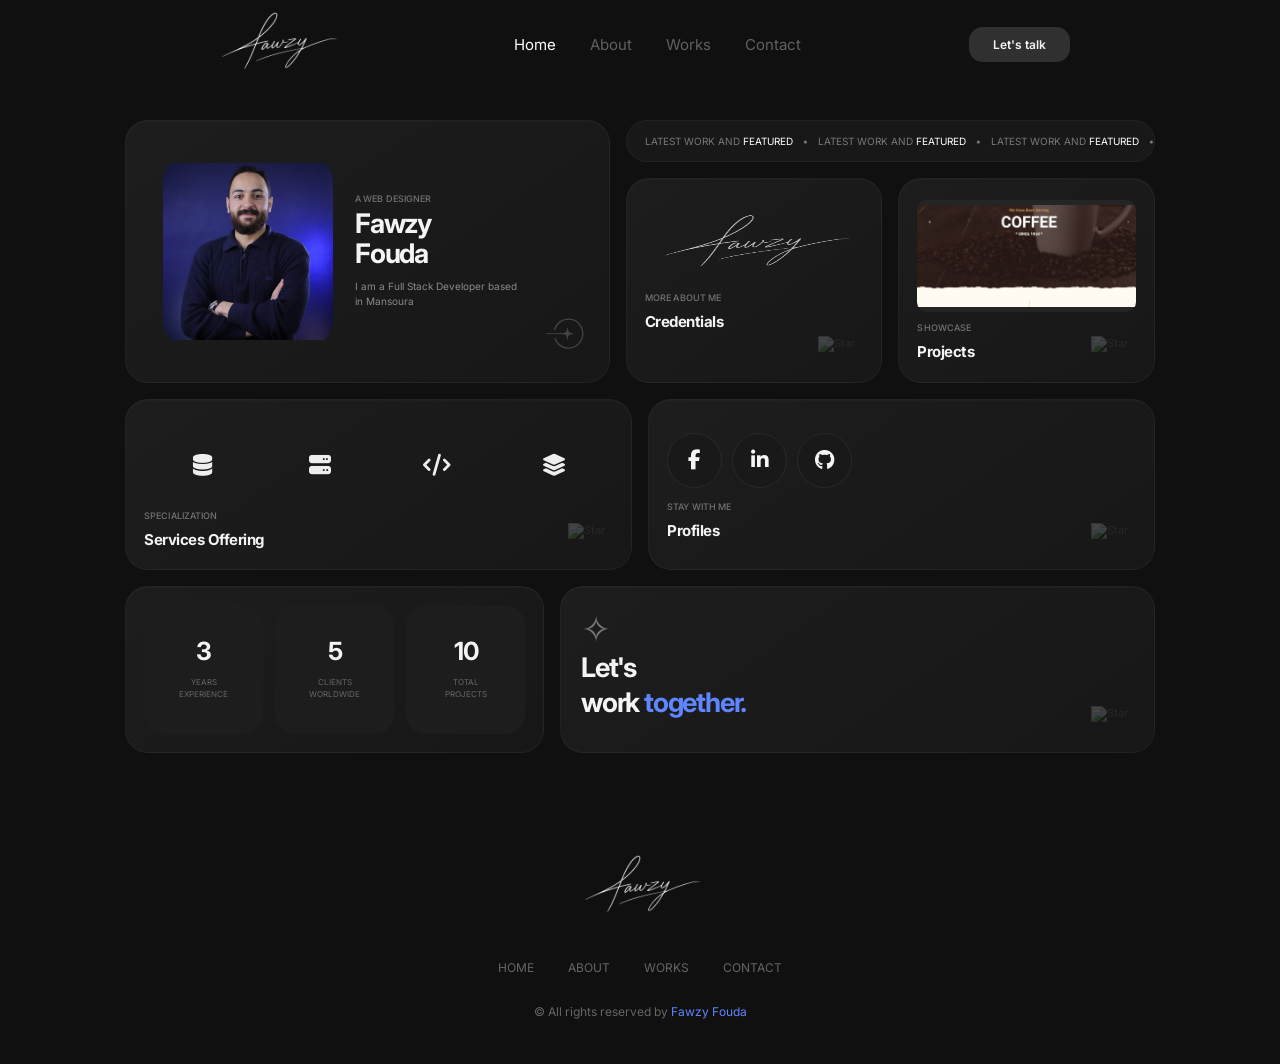
==== index.html @ caae5189 ".." ====
<!DOCTYPE html>
<html lang="en">
<head>
  <meta charset="UTF-8" />
  <meta name="viewport" content="width=device-width, initial-scale=1.0" />
  <title>GridX — Portfolio</title>

  <!-- Google Font -->
  <link rel="preconnect" href="https://fonts.googleapis.com">
  <link rel="preconnect" href="https://fonts.gstatic.com" crossorigin>
  <link href="https://fonts.googleapis.com/css2?family=Inter:wght@400;500;600;700&display=swap" rel="stylesheet">

  <!-- Icons: replace/add your preferred icon library if needed -->
  <link rel="stylesheet" href="https://cdnjs.cloudflare.com/ajax/libs/font-awesome/6.7.2/css/all.min.css">

  <link rel="stylesheet" href="style.css" />
</head>
<body>

  <!-- ================= HEADER ================= -->
  <header class="header">
    <a href="index.html" class="logo"><img src="assets/signature.png" alt=""></a>

    <nav class="nav">
      <a class="active" href="index.html">Home</a>
      <a href="about.html">About</a>
      <a href="works.html">Works</a>
      <a href="contact.html">Contact</a>
    </nav>

    <a href="contact.html" class="talk-btn">Let's talk</a>

    <button class="menu-btn" aria-label="Open menu">
      <i class="fa-solid fa-bars"></i>
    </button>
  </header>

  <!-- ================= MAIN ================= -->
  <main class="container">

    <!-- Top row -->
    <section class="grid top-grid">

      <!-- Hero -->
      <a href="about.html" class="card hero-card">
        <div class="hero-image image-placeholder">
          <!-- Replace this src with your profile image -->
          <img src="assets/peraonal1.png" alt="Profile image">
        </div>

        <div class="hero-content">
          <span class="eyebrow">A WEB DESIGNER</span>
          <h1>Fawzy<br>Fouda</h1>
          <p>I am a Full Stack Developer based<br>in Mansoura</p>
        </div>

        <span class="circle-arrow"><img decoding="async" src="/assets/icon.svg" alt="Star"></span>
      </a>

      <!-- Featured ticker + credentials -->
      <div class="right-top">
        <div class="ticker">
          <div class="ticker-track">
            <span>LATEST WORK AND <span>FEATURED</span></span>
            <b>•</b>
            <span>LATEST WORK AND <span>FEATURED</span></span>
            <b>•</b>
            <span>LATEST WORK AND <span>FEATURED</span></span>
            <b>•</b>
          </div>
        </div>

        <div class="mini-grid">
          <a href="about.html" class="card mini-card">
            <div class="signature-placeholder"><img src="assets/signature.png" alt="signature.png"></div>
            <span class="eyebrow">MORE ABOUT ME</span>
            <h2>Credentials</h2>
            <span class="circle-arrow"><img decoding="async" src="https://wpriverthemes.com/gridx/wp-content/themes/gridx/assets/images/icon.svg" alt="Star"></span>
          </a>

          <a href="works.html" class="card mini-card">
            <div class="work-image image-placeholder">  
              <!-- Replace this src with your work preview -->
              <img src="assets/p1.PNG" alt="Work preview">
            </div>
            <span class="eyebrow">SHOWCASE</span>
            <h2>Projects</h2>
            <span class="circle-arrow"><img decoding="async" src="https://wpriverthemes.com/gridx/wp-content/themes/gridx/assets/images/icon.svg" alt="Star"></span>
          </a>
        </div>
      </div>
    </section>

    <!-- Middle row -->
    <section class="grid middle-grid">

      <a href="services.html" class="card services-card">
        <div class="service-icons">
          <span><i class="fa-solid fa-database"></i></span>
          <span><i class="fa-solid fa-server"></i></span>
          <span><i class="fa-solid fa-code"></i></span>
          <span><i class="fa-solid fa-layer-group"></i></span>
        </div>
        <span class="eyebrow">SPECIALIZATION</span>
        <h2>Services Offering</h2>
        <span class="circle-arrow"><img decoding="async" src="https://wpriverthemes.com/gridx/wp-content/themes/gridx/assets/images/icon.svg" alt="Star"></span>
      </a>

      <div class="card profiles-card">
        <div class="social-box">
          <span><a href="https://www.facebook.com/fawzy.foda.3" target="_blank"><i class="fa-brands fa-facebook-f"></i></a></span>
          <span><a href="https://www.linkedin.com/in/fawzy-fouda-53b5b3207" target="_blank"><i class="fa-brands fa-linkedin-in"></i></a></span>
          <span><a href="https://github.com/FawzyFouda" target="_blank"><i class="fa-brands fa-github"></i></a></span>
        </div>
        <span class="eyebrow">STAY WITH ME</span>
        <h2>Profiles</h2>
        <span class="circle-arrow"><img decoding="async" src="https://wpriverthemes.com/gridx/wp-content/themes/gridx/assets/images/icon.svg" alt="Star"></span>
      </div>

    </section>

    <!-- Bottom row -->
    <section class="grid bottom-grid">

      <div class="card stats-card">
        <div class="stat">
          <strong>3</strong>
          <span>YEARS<br>EXPERIENCE</span>
        </div>
        <div class="stat">
          <strong>5</strong>
          <span>CLIENTS<br>WORLDWIDE</span>
        </div>
        <div class="stat">
          <strong>10</strong>
          <span>TOTAL<br>PROJECTS</span>
        </div>
      </div>

      <a href="contact.html" class="card cta-card">
        <div class="sparkle">✧</div>
        <h2>Let's<br>work <span>together.</span></h2>
        <span class="circle-arrow"><img decoding="async" src="https://wpriverthemes.com/gridx/wp-content/themes/gridx/assets/images/icon.svg" alt="Star"></span>
      </a>

    </section>
  </main>

  <!-- ================= FOOTER ================= -->
  <footer class="footer">
    <div class="footer-logo"><img src="assets/signature.png" alt="signature.png"></div>

    <nav class="footer-nav">
      <a href="index.html">HOME</a>
      <a href="about.html">ABOUT</a>
      <a href="works.html">WORKS</a>
      <a href="contact.html">CONTACT</a>
    </nav>

    <p>© All rights reserved by <span>Fawzy Fouda</span></p>
  </footer>

  <script src="script.js"></script>
</body>
</html>
---- style.css ----
* { margin: 0px; padding: 0px; box-sizing: border-box; }
:root { --bg: #101010; --card: #1a1a1a; --card-2: #181818; --border: rgba(255,255,255,.045); --text: #f4f4f4; --muted: #777; --blue: #5f86ff; }
html { scroll-behavior: smooth; }
body { background: var(--bg); color: var(--text); font-family: Inter, sans-serif; min-height: 100vh; }
a { color: inherit; text-decoration: none; }
.header {width: min(860px, 100% - 40px);height: 72px;margin: 8px auto 40px;display: flex;align-items: center;justify-content: space-between;}
.logo, .footer-logo {font-size: 25px;font-weight: 700;letter-spacing: -1.5px;width: 135px;}
.logo img{width:100%}
.nav { display: flex; align-items: center; gap: 34px; }
.nav a {color: rgb(96, 96, 96);font-size: 15px;transition: 0.25s;}
.nav a:hover, .nav a.active { color: rgb(255, 255, 255); }
.talk-btn { background: rgb(48, 48, 48); padding: 10px 24px; border-radius: 14px; font-size: 12px; font-weight: 600; transition: 0.25s; }
.talk-btn:hover { background: rgb(58, 58, 58); transform: translateY(-2px); }
.menu-btn { display: none; border: 0px; background: transparent; color: rgb(255, 255, 255); font-size: 20px; cursor: pointer; }
.container {width: min(1030px, 100% - 40px);margin: 0px auto;}
.grid { display: grid; gap: 16px; }
.top-grid {grid-template-columns: 1.42fr 1fr;margin-bottom: 16px;}
.card { position: relative; overflow: hidden; background: linear-gradient(145deg, rgb(29, 29, 29), rgb(23, 23, 23)); border: 1px solid var(--border); border-radius: 23px; box-shadow: rgba(255, 255, 255, 0.016) 0px 1px 0px inset; transition: transform 0.25s, border-color 0.25s; }
.card:hover {/* transform: translateY(-3px); */border-color: rgba(255, 255, 255, 0.1);}
.hero-card { min-height: 247px; padding: 37px; display: flex; align-items: center; gap: 22px; }
.image-placeholder {overflow: hidden;}
.hero-image {flex: 0 0 170px;overflow: hidden;width: 170px;height: 100%;border-radius: 23px;}
.image-placeholder img, .logo-placeholder img, .work-image img {width: 100%;height: 100%;object-fit: contain;display: block;}
.hero-content .eyebrow { margin-bottom: 5px; }
.eyebrow { display: block; color: rgb(115, 115, 115); font-size: 9px; font-weight: 500; letter-spacing: 0.1px; }
.hero-content h1 { font-size: 27px; line-height: 1.1; letter-spacing: -1.2px; margin-bottom: 10px; }
.hero-content p { color: rgb(138, 138, 138); font-size: 10px; line-height: 1.55; }
.circle-arrow { position: absolute; right: 23px; bottom: 30px; width: 40px; display: grid; place-items: center; color: rgb(102, 102, 102); font-size: 11px; }
.circle-arrow img { width: 100%; opacity: 0.2; transition: 0.3s; }
.services-card:hover .circle-arrow img, .profiles-card:hover .circle-arrow img, .hero-card:hover .circle-arrow img, .cta-card:hover .circle-arrow img{
  opacity: 1
}
.right-top { display: flex; flex-direction: column; gap: 16px; }
.ticker { height: 42px; border-radius: 23px; background: rgb(24, 24, 24); border: 1px solid var(--border); overflow: hidden; display: flex; align-items: center; white-space: nowrap; }
.ticker-track {display: flex;gap: 10px;padding-left: 18px;animation: 18s linear 0s infinite normal none running ticker;color: rgb(119, 119, 119);font-size: 10px;}
.ticker-track span span{
  color:#FFF
}
.ticker-track b { color: rgb(119, 119, 119); }
@keyframes ticker { 
  0% { transform: translateX(0px); }
  100% { transform: translateX(-30%); }
}
.mini-grid { display: grid; grid-template-columns: 1fr 1fr; gap: 16px; flex: 1 1 0%; }
.mini-card { min-height: 165px; padding: 21px 18px; }
.mini-card:hover .circle-arrow img { opacity: 1; }
.mini-card h2, .blog-card h2, .services-card h2, .profiles-card h2 { font-size: 15px; letter-spacing: -0.5px; margin-top: 9px; }
.signature-placeholder { height: 82px; display: grid; place-items: center; color: rgb(153, 153, 153); font-size: 17px; font-family: cursive; opacity: 0.75; margin-bottom: 10px; }
.signature-placeholder img { width: 100%; max-height: 100%; height: 82px; }
.work-image {width: 100%;height: 112px;margin-bottom: 10px;border-radius: 10px;background: rgb(37, 37, 37);}
.middle-grid { grid-template-columns: 0.72fr 0.72fr; margin-bottom: 16px; }
.services-card, .profiles-card { min-height: 155px; padding: 20px 18px; }
.logo-placeholder { width: 100%; height: 85px; display: grid; place-items: center; margin-bottom: 8px; }
.logo-placeholder img { width: 105px; height: 75px; object-fit: contain; opacity: 0; }
.logo-placeholder::after { content: "YOUR LOGO"; position: absolute; top: 38px; left: 50%; transform: translateX(-50%); font-size: 11px; color: rgb(85, 85, 85); }
.service-icons { height: 90px; display: flex; align-items: center; justify-content: space-around; color: rgb(238, 238, 238); }
.service-icons span { width: 29px; height: 29px; display: grid; place-items: center; font-size: 22px; }
.profiles-card {padding-top: 19px;cursor: pointer;}
.social-box { height: 82px; display: flex; align-items: center; gap: 10px; }
.social-box span { width: 55px; height: 55px; border-radius: 50%; border: 1px solid rgb(41, 41, 41); background: rgb(25, 25, 25); display: grid; place-items: center; font-size: 20px; cursor: pointer; }
.social-box span:hover { background: rgb(255, 255, 255); color: rgb(15, 15, 15); }
.social-box span a { width: 100%; display: flex; justify-content: center; }
.bottom-grid { grid-template-columns: 1fr 1.42fr; }
.stats-card { min-height: 155px; padding: 18px; display: grid; grid-template-columns: repeat(3, 1fr); gap: 12px; }
.stat { background: rgb(29, 29, 29); border-radius: 20px; display: flex; flex-direction: column; justify-content: center; align-items: center; text-align: center; }
.stat strong { font-size: 25px; line-height: 1; letter-spacing: -1px; margin-bottom: 12px; }
.stat span { color: rgb(102, 102, 102); font-size: 8px; line-height: 1.5; }
.cta-card { min-height: 155px; padding: 32px 20px; }
.sparkle { position: absolute; top: 24px; left: 20px; color: rgb(119, 119, 119); font-size: 36px; line-height: 1; }
.cta-card h2 { margin-top: 32px; font-size: 27px; line-height: 1.28; letter-spacing: -1.2px; }
.cta-card h2 span { color: var(--blue); }
.footer {width: min(860px, 100% - 40px);margin: 86px auto 45px;text-align: center;display: flex;flex-direction: column;align-items: center;}
.footer-logo {font-size: 25px;margin-bottom: 25px;width: 135px;}
.footer-logo img{width: 100%;}
.footer-nav { display: flex; justify-content: center; gap: 34px; margin-bottom: 29px; }
.footer-nav a, .footer p {font-size: 12px;color: rgb(101, 101, 101);}
.footer-nav a:hover{color:#FFF}
.footer p span { color: var(--blue); }
@media (max-width: 850px) {
  .header { margin-bottom: 25px; }
  .top-grid, .middle-grid, .bottom-grid { grid-template-columns: 1fr; }
  .hero-card { min-height: 220px; }
  .right-top { min-height: 350px; }
  .middle-grid .card { min-height: 170px; }
  .bottom-grid .card { min-height: 180px; }
}
@media (max-width: 600px) {
  .header { height: 65px; }
  .nav, .talk-btn { display: none; }
  .menu-btn { display: block; }
  .container, .header, .footer { width: min(100% - 24px, 500px); }
  .hero-card { padding: 24px; gap: 16px; }
  .hero-image { width: 125px; height: 125px; flex-basis: 125px; }
  .hero-content h1 { font-size: 23px; }
  .mini-grid { grid-template-columns: 1fr 1fr; }
  .stats-card { padding: 12px; gap: 8px; }
  .stat strong { font-size: 20px; }
  .cta-card h2 { font-size: 25px; }
  .footer { margin-top: 60px; }
}
@media (max-width: 400px) {
  .hero-card { align-items: flex-start; }
  .hero-image { width: 100px; height: 100px; flex-basis: 100px; }
  .hero-content h1 { font-size: 20px; }
  .mini-grid { grid-template-columns: 1fr; }
}
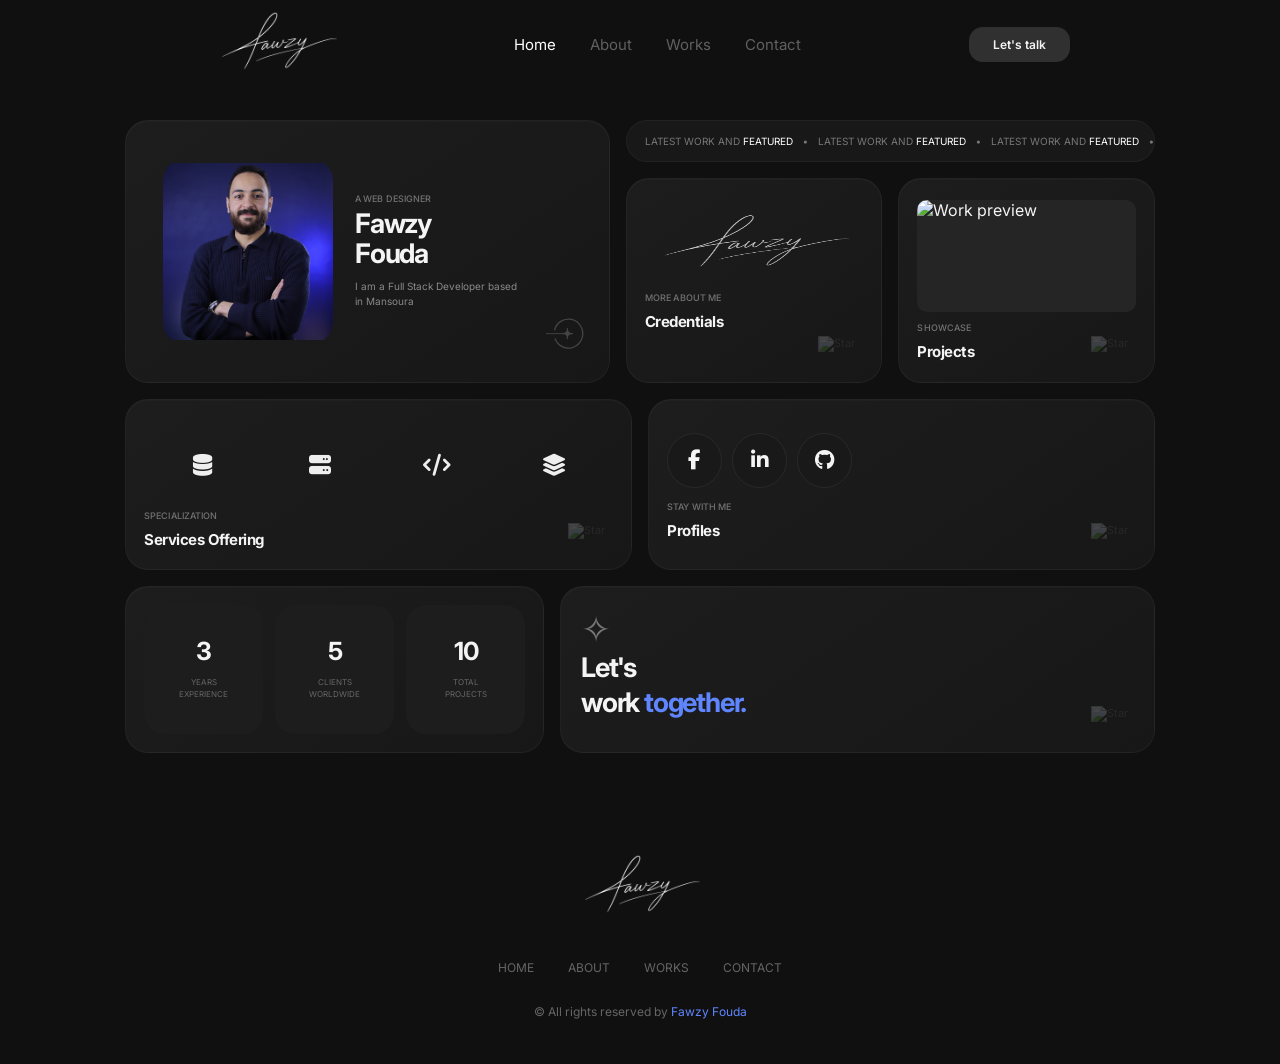
==== commit 29864a0d: ".." ====
--- a/index.html
+++ b/index.html
@@ -81,7 +81,7 @@
           <a href="works.html" class="card mini-card">
             <div class="work-image image-placeholder">  
               <!-- Replace this src with your work preview -->
-              <img src="assets/p1.PNG" alt="Work preview">
+              <img src="assets/p1.png" alt="Work preview">
             </div>
             <span class="eyebrow">SHOWCASE</span>
             <h2>Projects</h2>
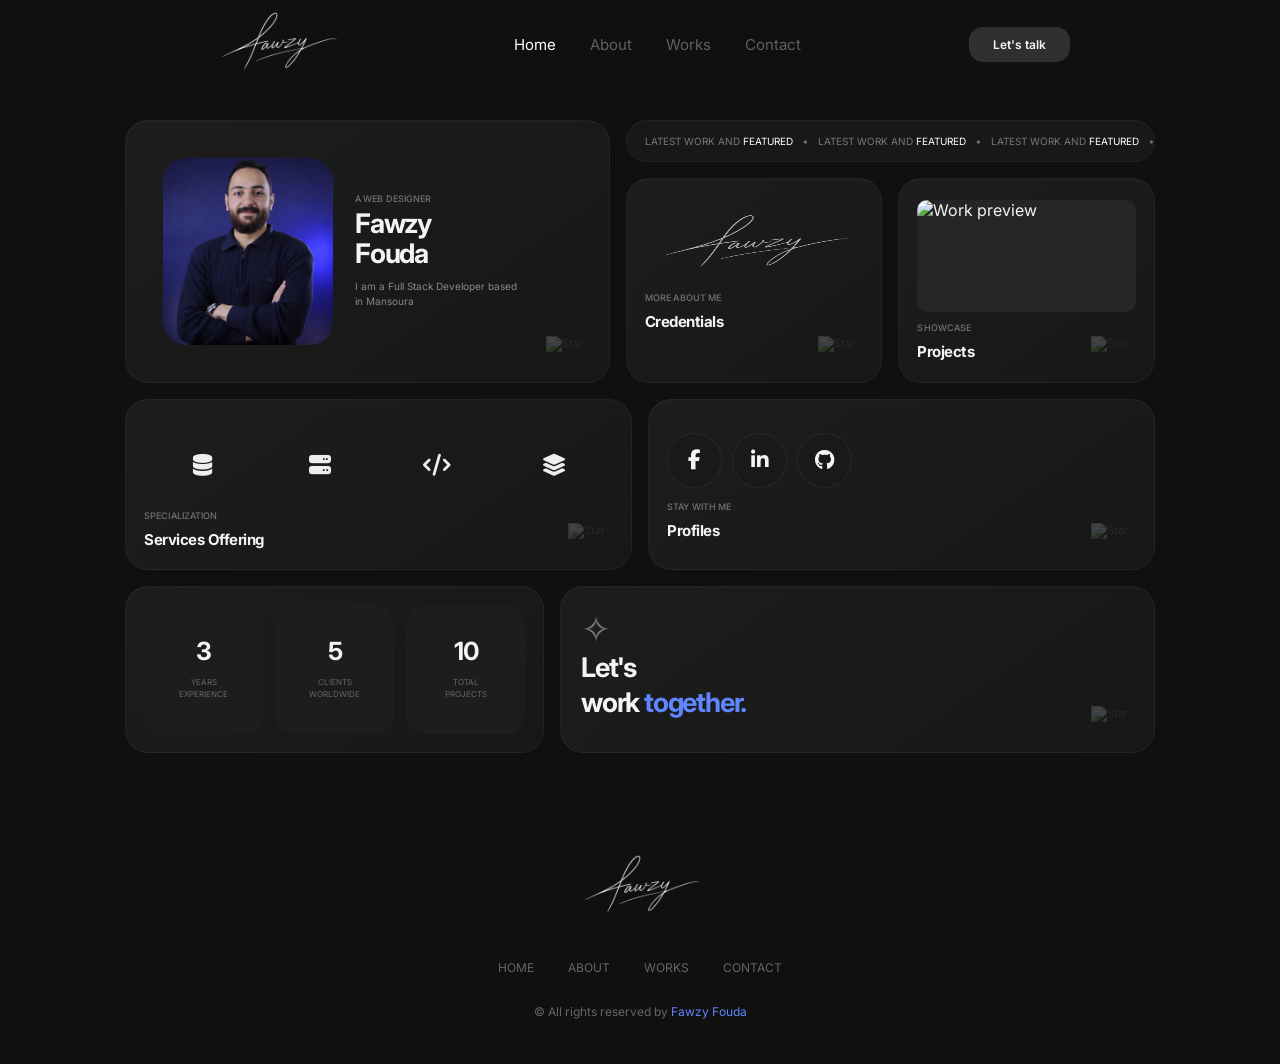
==== commit f277e7ce: ".." ====
--- a/index.html
+++ b/index.html
@@ -54,7 +54,7 @@
           <p>I am a Full Stack Developer based<br>in Mansoura</p>
         </div>
 
-        <span class="circle-arrow"><img decoding="async" src="/assets/icon.svg" alt="Star"></span>
+        <span class="circle-arrow"><img decoding="async" src="https://wpriverthemes.com/gridx/wp-content/themes/gridx/assets/images/icon.svg" alt="Star"></span>
       </a>
 
       <!-- Featured ticker + credentials -->
--- a/style.css
+++ b/style.css
@@ -20,7 +20,7 @@
 .hero-card { min-height: 247px; padding: 37px; display: flex; align-items: center; gap: 22px; }
 .image-placeholder {overflow: hidden;}
 .hero-image {flex: 0 0 170px;overflow: hidden;width: 170px;height: 100%;border-radius: 23px;}
-.image-placeholder img, .logo-placeholder img, .work-image img {width: 100%;height: 100%;object-fit: contain;display: block;}
+.image-placeholder img, .logo-placeholder img, .work-image img {width: 100%;height: 100%;object-fit: cover;display: block;}
 .hero-content .eyebrow { margin-bottom: 5px; }
 .eyebrow { display: block; color: rgb(115, 115, 115); font-size: 9px; font-weight: 500; letter-spacing: 0.1px; }
 .hero-content h1 { font-size: 27px; line-height: 1.1; letter-spacing: -1.2px; margin-bottom: 10px; }
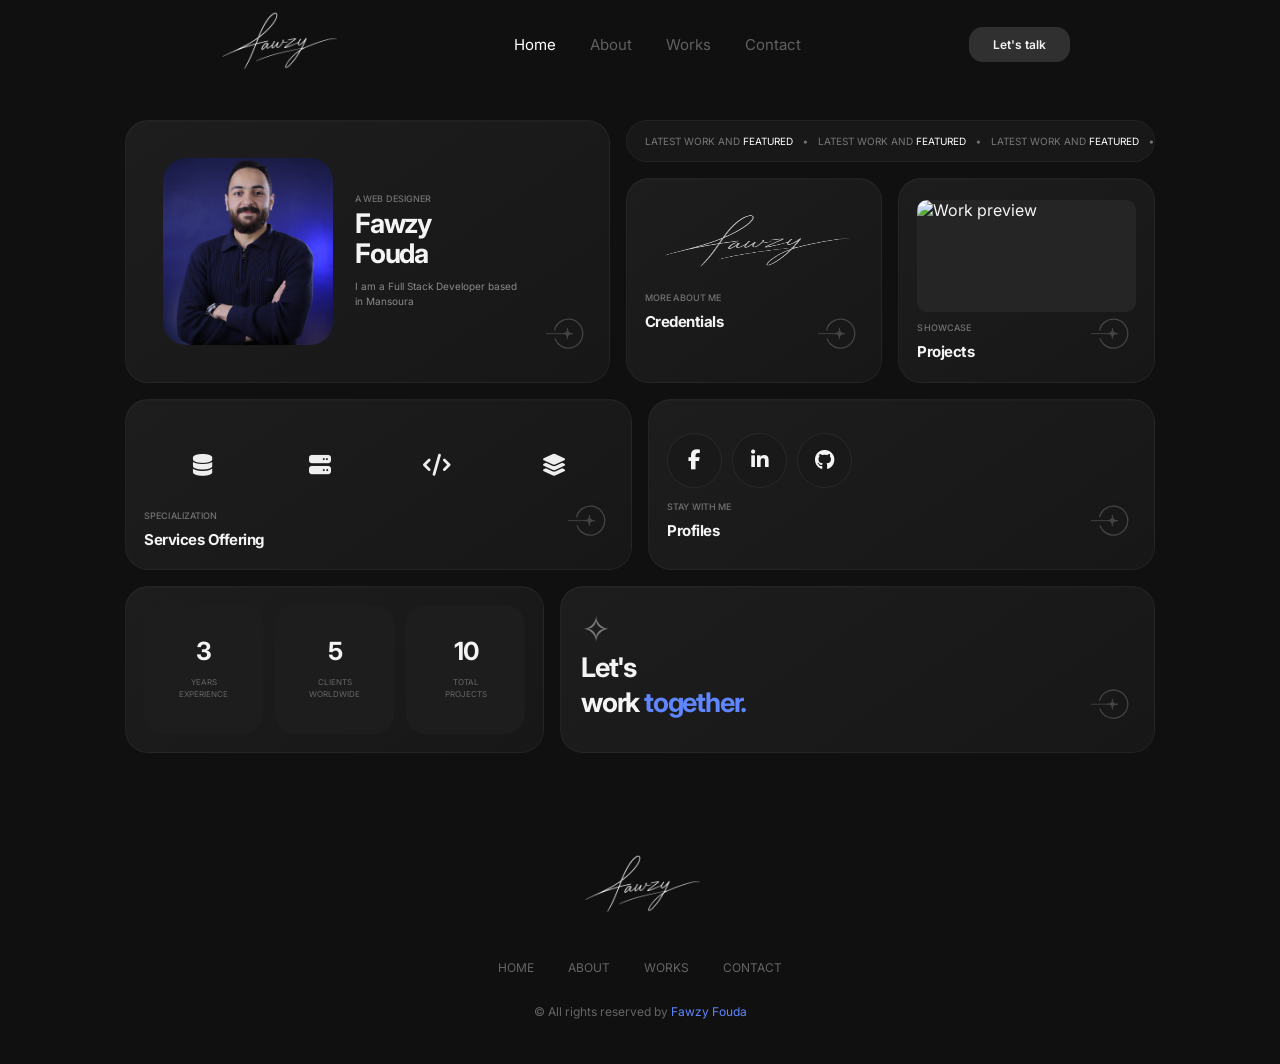
==== commit 1353e8ac: ".." ====
--- a/index.html
+++ b/index.html
@@ -54,7 +54,7 @@
           <p>I am a Full Stack Developer based<br>in Mansoura</p>
         </div>
 
-        <span class="circle-arrow"><img decoding="async" src="https://wpriverthemes.com/gridx/wp-content/themes/gridx/assets/images/icon.svg" alt="Star"></span>
+        <span class="circle-arrow"><img decoding="async" src="/assets/icon.svg" alt="Star"></span>
       </a>
 
       <!-- Featured ticker + credentials -->
@@ -75,7 +75,7 @@
             <div class="signature-placeholder"><img src="assets/signature.png" alt="signature.png"></div>
             <span class="eyebrow">MORE ABOUT ME</span>
             <h2>Credentials</h2>
-            <span class="circle-arrow"><img decoding="async" src="https://wpriverthemes.com/gridx/wp-content/themes/gridx/assets/images/icon.svg" alt="Star"></span>
+            <span class="circle-arrow"><img decoding="async" src="/assets/icon.svg" alt="Star"></span>
           </a>
 
           <a href="works.html" class="card mini-card">
@@ -85,7 +85,7 @@
             </div>
             <span class="eyebrow">SHOWCASE</span>
             <h2>Projects</h2>
-            <span class="circle-arrow"><img decoding="async" src="https://wpriverthemes.com/gridx/wp-content/themes/gridx/assets/images/icon.svg" alt="Star"></span>
+            <span class="circle-arrow"><img decoding="async" src="/assets/icon.svg" alt="Star"></span>
           </a>
         </div>
       </div>
@@ -103,7 +103,7 @@
         </div>
         <span class="eyebrow">SPECIALIZATION</span>
         <h2>Services Offering</h2>
-        <span class="circle-arrow"><img decoding="async" src="https://wpriverthemes.com/gridx/wp-content/themes/gridx/assets/images/icon.svg" alt="Star"></span>
+        <span class="circle-arrow"><img decoding="async" src="/assets/icon.svg" alt="Star"></span>
       </a>
 
       <div class="card profiles-card">
@@ -114,7 +114,7 @@
         </div>
         <span class="eyebrow">STAY WITH ME</span>
         <h2>Profiles</h2>
-        <span class="circle-arrow"><img decoding="async" src="https://wpriverthemes.com/gridx/wp-content/themes/gridx/assets/images/icon.svg" alt="Star"></span>
+        <span class="circle-arrow"><img decoding="async" src="/assets/icon.svg" alt="Star"></span>
       </div>
 
     </section>
@@ -140,7 +140,7 @@
       <a href="contact.html" class="card cta-card">
         <div class="sparkle">✧</div>
         <h2>Let's<br>work <span>together.</span></h2>
-        <span class="circle-arrow"><img decoding="async" src="https://wpriverthemes.com/gridx/wp-content/themes/gridx/assets/images/icon.svg" alt="Star"></span>
+        <span class="circle-arrow"><img decoding="async" src="/assets/icon.svg" alt="Star"></span>
       </a>
 
     </section>
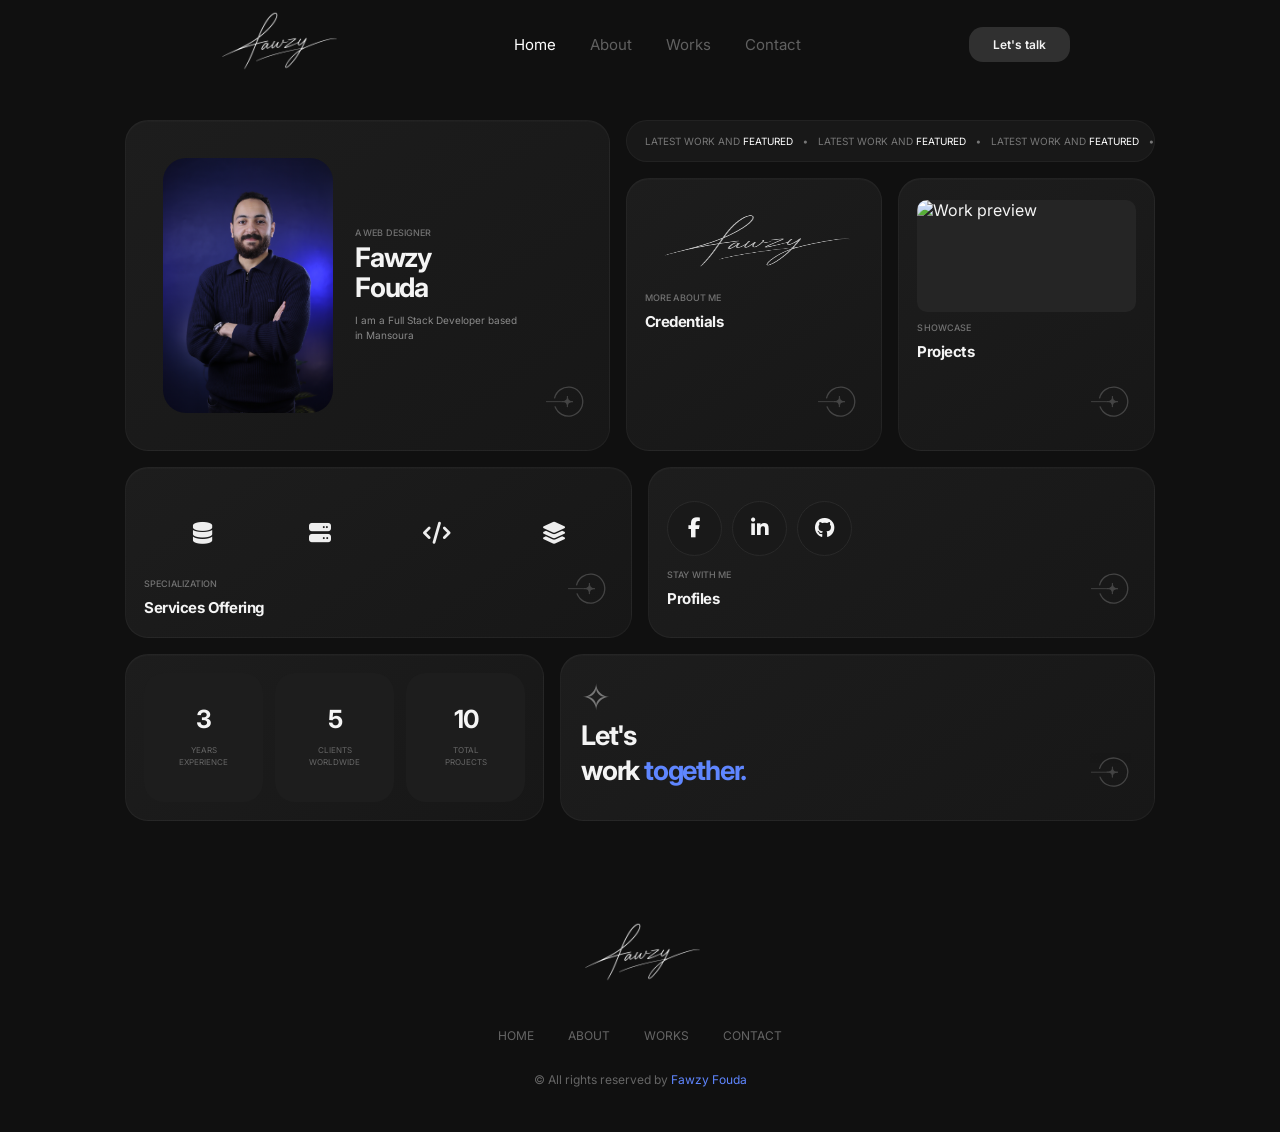
==== commit 59b1e870: ".." ====
--- a/index.html
+++ b/index.html
@@ -45,7 +45,7 @@
       <a href="about.html" class="card hero-card">
         <div class="hero-image image-placeholder">
           <!-- Replace this src with your profile image -->
-          <img src="assets/peraonal1.png" alt="Profile image">
+          <img src="assets/peraonal.png" alt="Profile image">
         </div>
 
         <div class="hero-content">
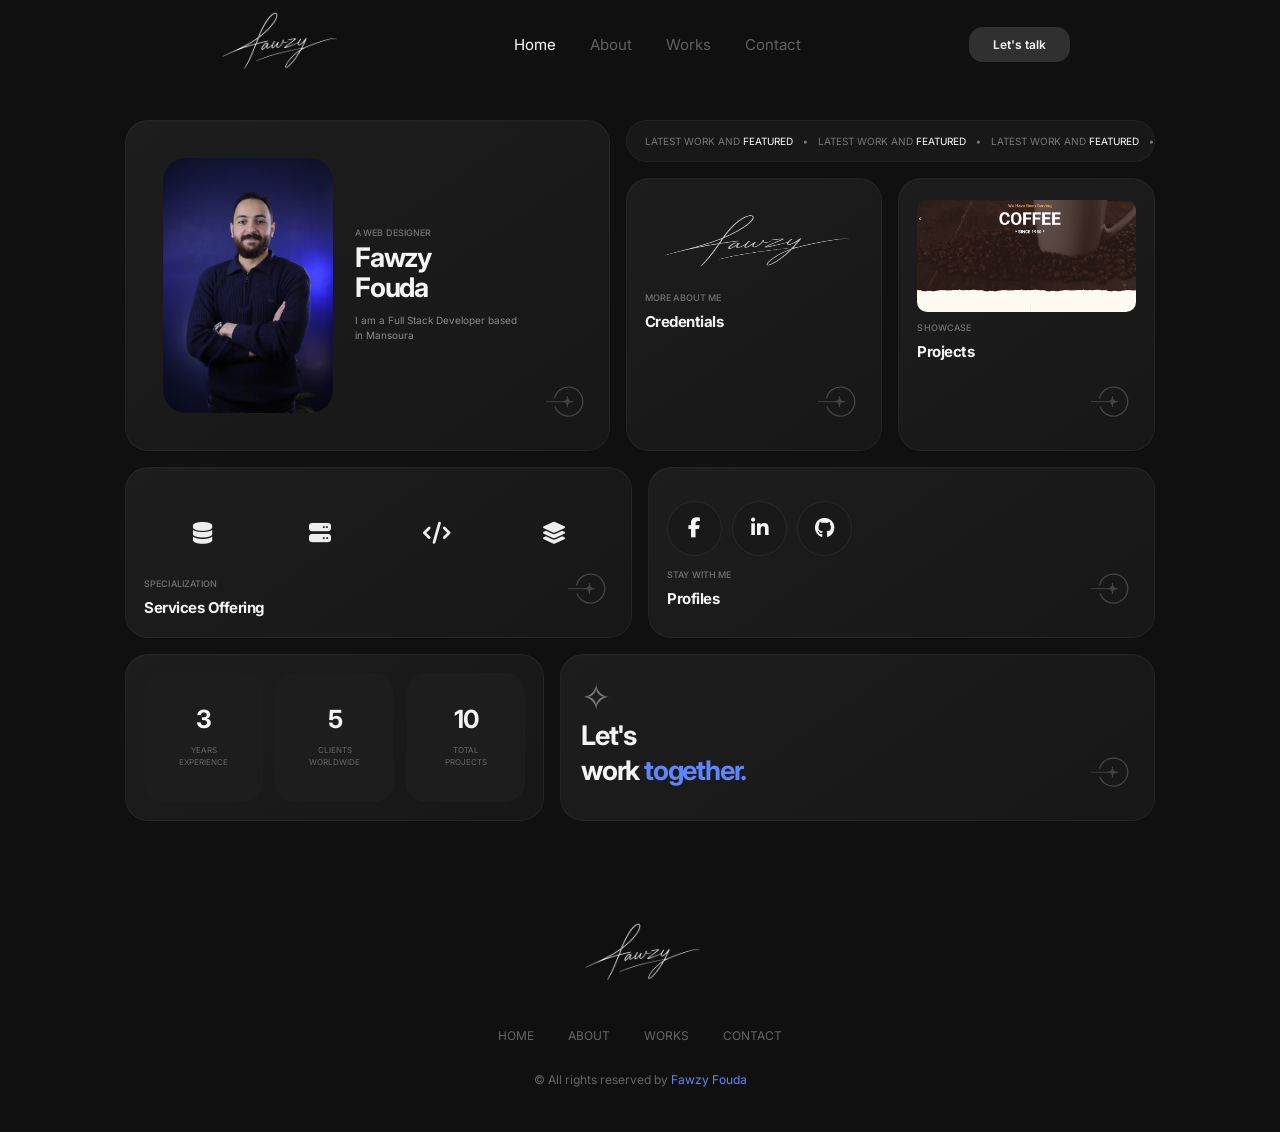
==== commit 179698b1: ".." ====
--- a/index.html
+++ b/index.html
@@ -3,7 +3,7 @@
 <head>
   <meta charset="UTF-8" />
   <meta name="viewport" content="width=device-width, initial-scale=1.0" />
-  <title>GridX — Portfolio</title>
+  <title>Fawzy Fouda — Portfolio</title>
 
   <!-- Google Font -->
   <link rel="preconnect" href="https://fonts.googleapis.com">
@@ -54,7 +54,7 @@
           <p>I am a Full Stack Developer based<br>in Mansoura</p>
         </div>
 
-        <span class="circle-arrow"><img decoding="async" src="/assets/icon.svg" alt="Star"></span>
+        <span class="circle-arrow"><img decoding="async" src="assets/icon.svg" alt="Star"></span>
       </a>
 
       <!-- Featured ticker + credentials -->
@@ -75,7 +75,7 @@
             <div class="signature-placeholder"><img src="assets/signature.png" alt="signature.png"></div>
             <span class="eyebrow">MORE ABOUT ME</span>
             <h2>Credentials</h2>
-            <span class="circle-arrow"><img decoding="async" src="/assets/icon.svg" alt="Star"></span>
+            <span class="circle-arrow"><img decoding="async" src="assets/icon.svg" alt="Star"></span>
           </a>
 
           <a href="works.html" class="card mini-card">
@@ -85,7 +85,7 @@
             </div>
             <span class="eyebrow">SHOWCASE</span>
             <h2>Projects</h2>
-            <span class="circle-arrow"><img decoding="async" src="/assets/icon.svg" alt="Star"></span>
+            <span class="circle-arrow"><img decoding="async" src="assets/icon.svg" alt="Star"></span>
           </a>
         </div>
       </div>
@@ -103,7 +103,7 @@
         </div>
         <span class="eyebrow">SPECIALIZATION</span>
         <h2>Services Offering</h2>
-        <span class="circle-arrow"><img decoding="async" src="/assets/icon.svg" alt="Star"></span>
+        <span class="circle-arrow"><img decoding="async" src="assets/icon.svg" alt="Star"></span>
       </a>
 
       <div class="card profiles-card">
@@ -114,7 +114,7 @@
         </div>
         <span class="eyebrow">STAY WITH ME</span>
         <h2>Profiles</h2>
-        <span class="circle-arrow"><img decoding="async" src="/assets/icon.svg" alt="Star"></span>
+        <span class="circle-arrow"><img decoding="async" src="assets/icon.svg" alt="Star"></span>
       </div>
 
     </section>
@@ -140,7 +140,7 @@
       <a href="contact.html" class="card cta-card">
         <div class="sparkle">✧</div>
         <h2>Let's<br>work <span>together.</span></h2>
-        <span class="circle-arrow"><img decoding="async" src="/assets/icon.svg" alt="Star"></span>
+        <span class="circle-arrow"><img decoding="async" src="assets/icon.svg" alt="Star"></span>
       </a>
 
     </section>
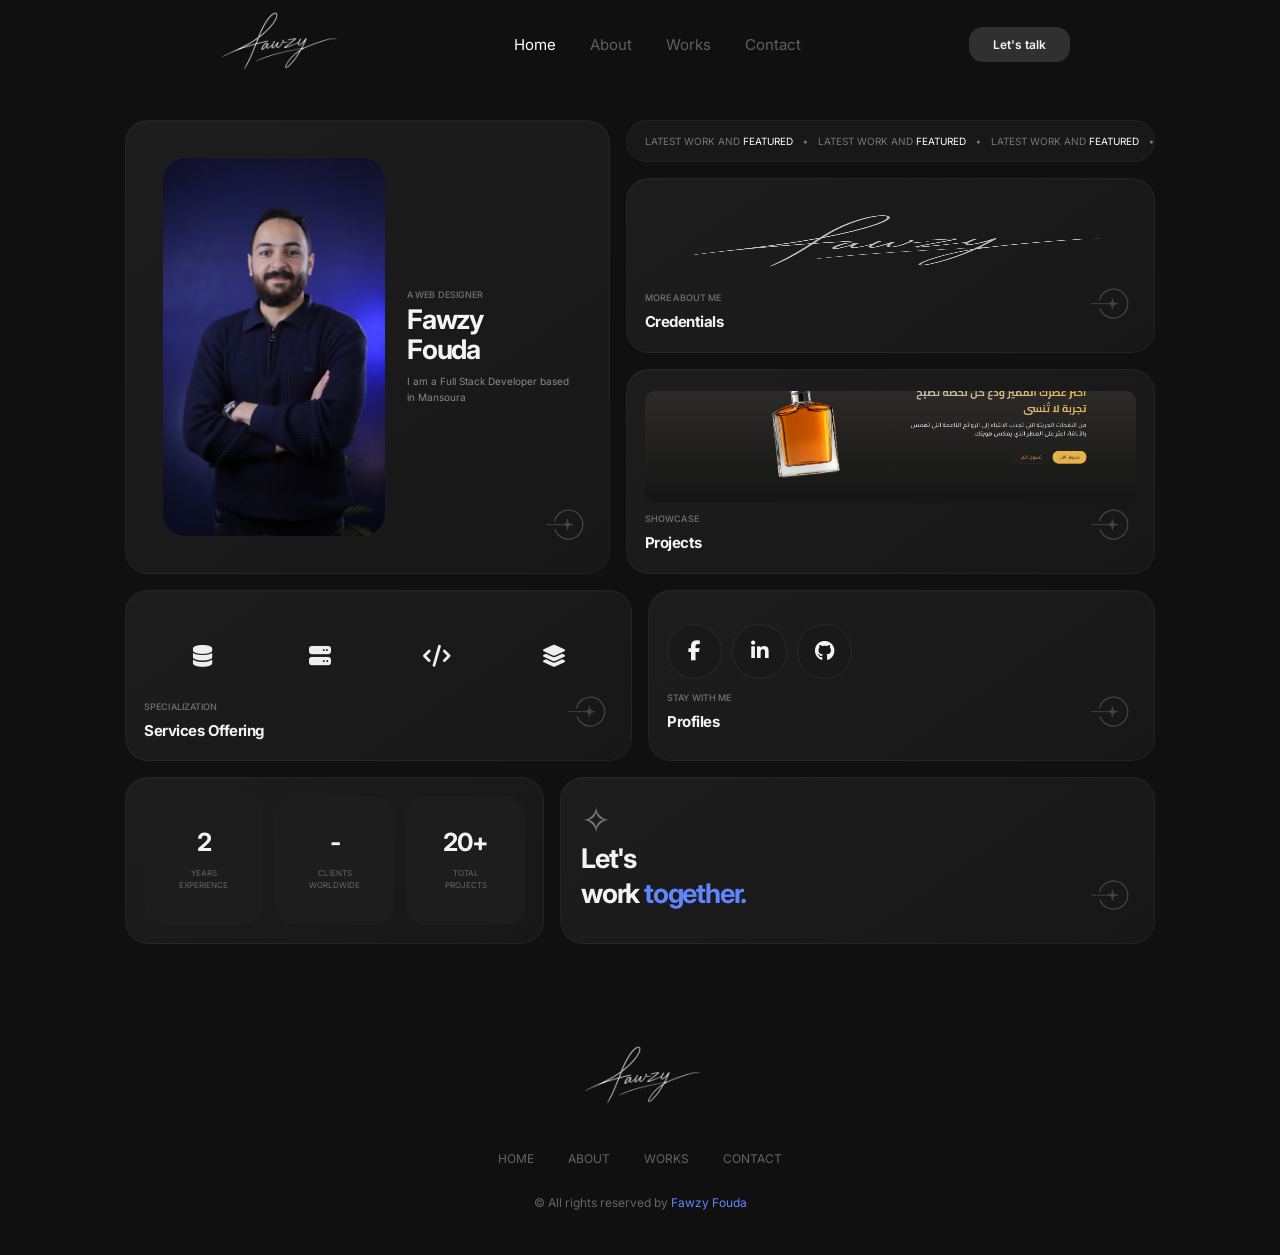
==== commit ba328500: "Update project" ====
--- a/index.html
+++ b/index.html
@@ -81,7 +81,7 @@
           <a href="works.html" class="card mini-card">
             <div class="work-image image-placeholder">  
               <!-- Replace this src with your work preview -->
-              <img src="assets/p1.png" alt="Work preview">
+              <img src="assets/p3.PNG" alt="Work preview">
             </div>
             <span class="eyebrow">SHOWCASE</span>
             <h2>Projects</h2>
@@ -124,15 +124,15 @@
 
       <div class="card stats-card">
         <div class="stat">
-          <strong>3</strong>
+          <strong>2</strong>
           <span>YEARS<br>EXPERIENCE</span>
         </div>
         <div class="stat">
-          <strong>5</strong>
+          <strong>-</strong>
           <span>CLIENTS<br>WORLDWIDE</span>
         </div>
         <div class="stat">
-          <strong>10</strong>
+          <strong>20+</strong>
           <span>TOTAL<br>PROJECTS</span>
         </div>
       </div>
--- a/style.css
+++ b/style.css
@@ -13,13 +13,13 @@
 .talk-btn:hover { background: rgb(58, 58, 58); transform: translateY(-2px); }
 .menu-btn { display: none; border: 0px; background: transparent; color: rgb(255, 255, 255); font-size: 20px; cursor: pointer; }
 .container {width: min(1030px, 100% - 40px);margin: 0px auto;}
-.grid { display: grid; gap: 16px; }
+.grid {display: grid;gap: 16px;}
 .top-grid {grid-template-columns: 1.42fr 1fr;margin-bottom: 16px;}
 .card { position: relative; overflow: hidden; background: linear-gradient(145deg, rgb(29, 29, 29), rgb(23, 23, 23)); border: 1px solid var(--border); border-radius: 23px; box-shadow: rgba(255, 255, 255, 0.016) 0px 1px 0px inset; transition: transform 0.25s, border-color 0.25s; }
 .card:hover {/* transform: translateY(-3px); */border-color: rgba(255, 255, 255, 0.1);}
-.hero-card { min-height: 247px; padding: 37px; display: flex; align-items: center; gap: 22px; }
+.hero-card {min-height: 235px;padding: 37px;display: flex;align-items: center;gap: 22px;}
 .image-placeholder {overflow: hidden;}
-.hero-image {flex: 0 0 170px;overflow: hidden;width: 170px;height: 100%;border-radius: 23px;}
+.hero-image {flex: 0 0 222px;overflow: hidden;width: 170px;height: 100%;border-radius: 23px;}
 .image-placeholder img, .logo-placeholder img, .work-image img {width: 100%;height: 100%;object-fit: cover;display: block;}
 .hero-content .eyebrow { margin-bottom: 5px; }
 .eyebrow { display: block; color: rgb(115, 115, 115); font-size: 9px; font-weight: 500; letter-spacing: 0.1px; }
@@ -31,7 +31,7 @@
   opacity: 1
 }
 .right-top { display: flex; flex-direction: column; gap: 16px; }
-.ticker { height: 42px; border-radius: 23px; background: rgb(24, 24, 24); border: 1px solid var(--border); overflow: hidden; display: flex; align-items: center; white-space: nowrap; }
+.ticker {height: 42px;border-radius: 23px;background: rgb(24, 24, 24);border: 1px solid var(--border);overflow: hidden;display: flex;align-items: center;white-space: nowrap;}
 .ticker-track {display: flex;gap: 10px;padding-left: 18px;animation: 18s linear 0s infinite normal none running ticker;color: rgb(119, 119, 119);font-size: 10px;}
 .ticker-track span span{
   color:#FFF
@@ -41,15 +41,15 @@
   0% { transform: translateX(0px); }
   100% { transform: translateX(-30%); }
 }
-.mini-grid { display: grid; grid-template-columns: 1fr 1fr; gap: 16px; flex: 1 1 0%; }
-.mini-card { min-height: 165px; padding: 21px 18px; }
+.mini-grid {display: grid;/* grid-template-columns: 1fr 1fr; */gap: 16px;flex: 1 1 0%;}
+.mini-card {min-height: 165px;padding: 21px 18px;}
 .mini-card:hover .circle-arrow img { opacity: 1; }
 .mini-card h2, .blog-card h2, .services-card h2, .profiles-card h2 { font-size: 15px; letter-spacing: -0.5px; margin-top: 9px; }
 .signature-placeholder { height: 82px; display: grid; place-items: center; color: rgb(153, 153, 153); font-size: 17px; font-family: cursive; opacity: 0.75; margin-bottom: 10px; }
 .signature-placeholder img { width: 100%; max-height: 100%; height: 82px; }
 .work-image {width: 100%;height: 112px;margin-bottom: 10px;border-radius: 10px;background: rgb(37, 37, 37);}
-.middle-grid { grid-template-columns: 0.72fr 0.72fr; margin-bottom: 16px; }
-.services-card, .profiles-card { min-height: 155px; padding: 20px 18px; }
+.middle-grid {grid-template-columns: 0.72fr 0.72fr;margin-bottom: 16px;}
+.services-card, .profiles-card {min-height: 155px;padding: 20px 18px;}
 .logo-placeholder { width: 100%; height: 85px; display: grid; place-items: center; margin-bottom: 8px; }
 .logo-placeholder img { width: 105px; height: 75px; object-fit: contain; opacity: 0; }
 .logo-placeholder::after { content: "YOUR LOGO"; position: absolute; top: 38px; left: 50%; transform: translateX(-50%); font-size: 11px; color: rgb(85, 85, 85); }
@@ -78,10 +78,10 @@
 .footer p span { color: var(--blue); }
 @media (max-width: 850px) {
   .header { margin-bottom: 25px; }
-  .top-grid, .middle-grid, .bottom-grid { grid-template-columns: 1fr; }
+  .top-grid, .middle-grid, .bottom-grid {grid-template-columns: 1fr;}
   .hero-card { min-height: 220px; }
   .right-top { min-height: 350px; }
-  .middle-grid .card { min-height: 170px; }
+  .middle-grid .card {min-height: 170px;}
   .bottom-grid .card { min-height: 180px; }
 }
 @media (max-width: 600px) {
@@ -92,7 +92,8 @@
   .hero-card { padding: 24px; gap: 16px; }
   .hero-image { width: 125px; height: 125px; flex-basis: 125px; }
   .hero-content h1 { font-size: 23px; }
-  .mini-grid { grid-template-columns: 1fr 1fr; }
+  .mini-grid {grid-template-columns: 1fr;}
+.ticker {white-space: unset;}
   .stats-card { padding: 12px; gap: 8px; }
   .stat strong { font-size: 20px; }
   .cta-card h2 { font-size: 25px; }
